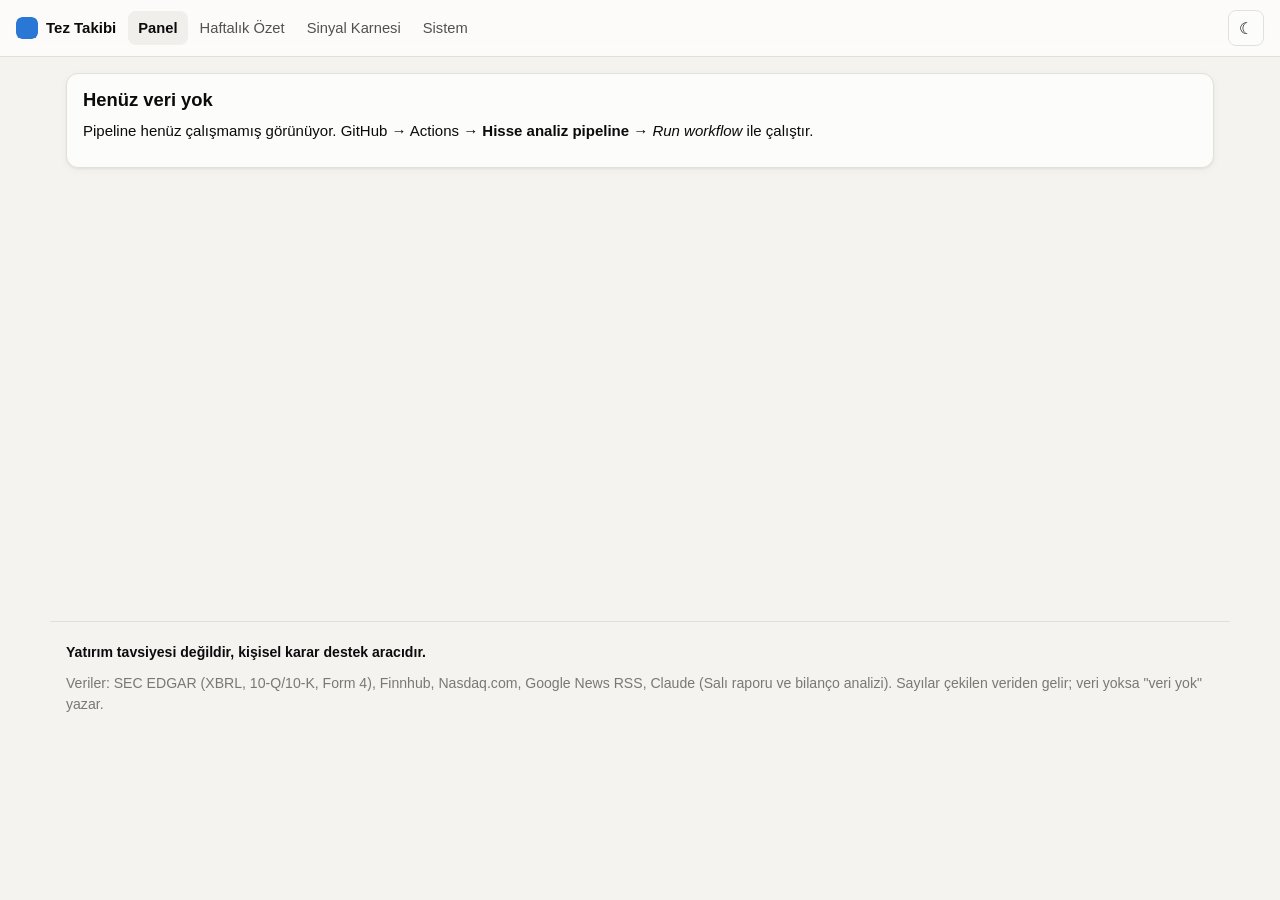
==== site/index.html @ a09621a5 "Hisse tez takibi: Python pipeline, Claude (abonelik) görevleri, site ve GitHub Actions - Günlük (Pyt" ====
<!DOCTYPE html>
<html lang="tr">
<head>
<meta charset="utf-8">
<meta name="viewport" content="width=device-width, initial-scale=1, viewport-fit=cover">
<title>Hisse Tez Takibi</title>
<meta name="description" content="Kişisel hisse analiz ve yatırım tezi takip paneli">
<meta name="theme-color" content="#fcfcfb">
<link rel="icon" href="data:image/svg+xml,<svg xmlns='http://www.w3.org/2000/svg' viewBox='0 0 32 32'><rect width='32' height='32' rx='7' fill='%232a78d6'/><path d='M6 22l6-7 5 4 9-11' stroke='white' stroke-width='3' fill='none' stroke-linecap='round' stroke-linejoin='round'/></svg>">
<script>
  // Tema, ilk boyamadan önce uygulanır (yanıp sönme olmasın)
  try { var t = localStorage.getItem('hisse_tema'); if (t === 'light' || t === 'dark') document.documentElement.dataset.theme = t; } catch (e) {}
</script>
<link rel="stylesheet" href="style.css?v=2">
</head>
<body>
<header class="top">
  <a class="brand" href="#/"><span class="logo" aria-hidden="true"></span>Tez Takibi</a>
  <nav id="nav">
    <a href="#/" data-r="panel">Panel</a>
    <a href="#/haftalik" data-r="haftalik">Haftalık Özet</a>
    <a href="#/karne" data-r="karne">Sinyal Karnesi</a>
    <a href="#/sistem" data-r="sistem">Sistem</a>
  </nav>
  <button id="themeBtn" class="icon-btn" type="button" aria-label="Temayı değiştir" title="Açık/koyu tema"></button>
</header>
<main id="app" aria-live="polite"><div class="loading">Yükleniyor…</div></main>
<footer class="foot">
  <p><strong>Yatırım tavsiyesi değildir, kişisel karar destek aracıdır.</strong></p>
  <p class="muted">Veriler: SEC EDGAR (XBRL, 10-Q/10-K, Form 4), Finnhub, Nasdaq.com, Google News RSS, Claude (Salı raporu ve bilanço analizi). Sayılar çekilen veriden gelir; veri yoksa "veri yok" yazar.</p>
</footer>
<div id="tip" class="tip" role="tooltip" hidden></div>
<script src="charts.js?v=2"></script>
<script src="app.js?v=2"></script>
</body>
</html>
---- site/style.css ----
:root {
  color-scheme: light;
  --bg: #f4f3f0;
  --surface: #fcfcfb;
  --surface-2: #f0efec;
  --border: #e2e0da;
  --text: #0b0b0b;
  --text-2: #52514e;
  --muted: #7a7873;
  --link: #1c5cab;
  --accent: #2a78d6;
  --s1: #2a78d6; --s2: #eb6834; --s3: #1baf7a;
  --good: #0ca30c; --warn: #fab219; --bad: #d03b3b; --serious: #ec835a;
  --good-bg: #e7f5e7; --warn-bg: #fdf3dc; --bad-bg: #fbe8e8; --gray-bg: #eeede9;
  --yorum-bg: #f1f0fa; --yorum-border: #8b83d6;
  --grid: #e8e6e1;
  --shadow: 0 1px 2px rgba(0,0,0,.05), 0 2px 8px rgba(0,0,0,.04);
  --radius: 12px;
  --font: -apple-system, BlinkMacSystemFont, "Segoe UI", Roboto, "Helvetica Neue", Arial, sans-serif;
  --mono: ui-monospace, SFMono-Regular, Menlo, Consolas, monospace;
}
@media (prefers-color-scheme: dark) {
  :root:not([data-theme="light"]) {
    color-scheme: dark;
    --bg: #121211; --surface: #1a1a19; --surface-2: #232321; --border: #33332f;
    --text: #f4f4f2; --text-2: #c3c2b7; --muted: #8f8e86; --link: #86b6ef; --accent: #3987e5;
    --s1: #3987e5; --s2: #d95926; --s3: #199e70;
    --good-bg: #16301a; --warn-bg: #3a2f12; --bad-bg: #3a1a1a; --gray-bg: #2a2a27;
    --yorum-bg: #23213a; --yorum-border: #9085e9; --grid: #2c2c29;
    --shadow: 0 1px 2px rgba(0,0,0,.4);
  }
}
:root[data-theme="dark"] {
  color-scheme: dark;
  --bg: #121211; --surface: #1a1a19; --surface-2: #232321; --border: #33332f;
  --text: #f4f4f2; --text-2: #c3c2b7; --muted: #8f8e86; --link: #86b6ef; --accent: #3987e5;
  --s1: #3987e5; --s2: #d95926; --s3: #199e70;
  --good-bg: #16301a; --warn-bg: #3a2f12; --bad-bg: #3a1a1a; --gray-bg: #2a2a27;
  --yorum-bg: #23213a; --yorum-border: #9085e9; --grid: #2c2c29;
  --shadow: 0 1px 2px rgba(0,0,0,.4);
}
* { box-sizing: border-box; }
html { -webkit-text-size-adjust: 100%; }
body { margin: 0; background: var(--bg); color: var(--text); font: 15px/1.5 var(--font); }
a { color: var(--link); text-decoration: none; }
a:hover { text-decoration: underline; }
h1, h2, h3, h4 { line-height: 1.25; margin: 0 0 .5em; }
h1 { font-size: 1.45rem; } h2 { font-size: 1.15rem; } h3 { font-size: 1rem; } h4 { font-size: .92rem; }
p { margin: .3em 0 .7em; }
.muted { color: var(--muted); }
.small { font-size: .84rem; }
.mono, .num { font-variant-numeric: tabular-nums; }
.top { position: sticky; top: 0; z-index: 10; display: flex; align-items: center; gap: 12px; padding: 10px 16px;
  background: color-mix(in srgb, var(--surface) 92%, transparent); backdrop-filter: blur(8px); border-bottom: 1px solid var(--border); }
.brand { font-weight: 700; color: var(--text); display: flex; align-items: center; gap: 8px; white-space: nowrap; }
.brand:hover { text-decoration: none; }
.logo { width: 22px; height: 22px; border-radius: 6px; background: var(--accent); display: inline-block;
  mask: url("data:image/svg+xml,<svg xmlns='http://www.w3.org/2000/svg' viewBox='0 0 32 32'><rect width='32' height='32' rx='7'/></svg>"); }
#nav { display: flex; gap: 2px; overflow-x: auto; flex: 1; scrollbar-width: none; }
#nav::-webkit-scrollbar { display: none; }
#nav a { padding: 6px 10px; border-radius: 8px; color: var(--text-2); white-space: nowrap; font-size: .92rem; }
#nav a.on { background: var(--surface-2); color: var(--text); font-weight: 600; }
#nav a:hover { text-decoration: none; background: var(--surface-2); }
.icon-btn { border: 1px solid var(--border); background: var(--surface); color: var(--text); border-radius: 8px; width: 36px; height: 36px; cursor: pointer; font-size: 1rem; flex: none; }
main { max-width: 1180px; margin: 0 auto; padding: 16px; min-height: 60vh; }
.loading { padding: 40px; text-align: center; color: var(--muted); }
.foot { max-width: 1180px; margin: 24px auto 0; padding: 16px; border-top: 1px solid var(--border); font-size: .88rem; }

.grid { display: grid; gap: 14px; grid-template-columns: repeat(auto-fill, minmax(330px, 1fr)); }
.card { background: var(--surface); border: 1px solid var(--border); border-radius: var(--radius); padding: 14px 16px; box-shadow: var(--shadow); min-width: 0; }
.card + .card { margin-top: 0; }
.stack > * + * { margin-top: 14px; }
.section { margin-top: 18px; }
.row { display: flex; gap: 10px; align-items: center; flex-wrap: wrap; }
.between { justify-content: space-between; }
.tcard h2 { margin: 0; font-size: 1.2rem; }
.tcard .name { color: var(--muted); font-size: .85rem; }
.price { font-size: 1.5rem; font-weight: 700; font-variant-numeric: tabular-nums; }
.chg.up { color: var(--good); } .chg.down { color: var(--bad); }
.sub-label { font-size: .7rem; text-transform: uppercase; letter-spacing: .06em; color: var(--muted); font-weight: 700; margin: 12px 0 6px; }
.split { display: grid; grid-template-columns: 1fr 1fr; gap: 10px; }
.split > div { background: var(--surface-2); border-radius: 10px; padding: 8px 10px; min-width: 0; }
.kv { display: flex; justify-content: space-between; gap: 8px; font-size: .88rem; }
.kv b { font-variant-numeric: tabular-nums; }

/* Durum rozetleri: renk + ikon + metin (renk tek başına anlam taşımaz) */
.st { display: inline-flex; align-items: center; gap: 5px; padding: 2px 8px; border-radius: 999px; font-size: .78rem; font-weight: 600; white-space: nowrap; }
.st::before { content: ""; width: 8px; height: 8px; border-radius: 50%; background: currentColor; flex: none; }
.st.yesil { background: var(--good-bg); color: var(--good); }
.st.sari { background: var(--warn-bg); color: #9a6a00; }
:root[data-theme="dark"] .st.sari { color: var(--warn); }
@media (prefers-color-scheme: dark) { :root:not([data-theme="light"]) .st.sari { color: var(--warn); } }
.st.kirmizi { background: var(--bad-bg); color: var(--bad); }
.st.veri_yok { background: var(--gray-bg); color: var(--muted); }
.pills { display: flex; flex-wrap: wrap; gap: 6px; }
.pill { display: inline-flex; gap: 6px; align-items: center; font-size: .8rem; padding: 3px 9px 3px 7px; border-radius: 999px; background: var(--surface-2); border: 1px solid var(--border); }
.dot { width: 9px; height: 9px; border-radius: 50%; flex: none; }
.dot.yesil { background: var(--good); } .dot.sari { background: var(--warn); } .dot.kirmizi { background: var(--bad); } .dot.veri_yok { background: transparent; border: 1.5px dashed var(--muted); }
.sym { font-weight: 800; font-size: .75rem; }
.badge { display: inline-block; font-size: .7rem; font-weight: 700; letter-spacing: .04em; padding: 2px 7px; border-radius: 6px; text-transform: uppercase; background: var(--surface-2); color: var(--text-2); border: 1px solid var(--border); }
.badge.taslak { background: var(--warn-bg); color: #8a5d00; border-color: transparent; }
:root[data-theme="dark"] .badge.taslak { color: var(--warn); }
@media (prefers-color-scheme: dark) { :root:not([data-theme="light"]) .badge.taslak { color: var(--warn); } }
.tag { display: inline-flex; align-items: center; gap: 4px; font-size: .72rem; font-weight: 700; padding: 2px 7px; border-radius: 6px; white-space: nowrap; }
.tag.kirmizi_bayrak { background: var(--bad-bg); color: var(--bad); }
.tag.dikkat { background: var(--warn-bg); color: #8a5d00; }
.tag.olumlu { background: var(--good-bg); color: var(--good); }
.tag.bilgi { background: var(--gray-bg); color: var(--text-2); }
:root[data-theme="dark"] .tag.dikkat { color: var(--warn); }
@media (prefers-color-scheme: dark) { :root:not([data-theme="light"]) .tag.dikkat { color: var(--warn); } }

.alert { border-radius: 10px; padding: 9px 12px; font-size: .88rem; margin: 8px 0; border-left: 4px solid; }
.alert.kirmizi { background: var(--bad-bg); border-color: var(--bad); }
.alert.sari { background: var(--warn-bg); border-color: var(--warn); }
.alert.yesil { background: var(--good-bg); border-color: var(--good); }
.alert.bilgi { background: var(--surface-2); border-color: var(--border); }

/* Olgu / yorum ayrımı */
.olgu, .yorum { border-radius: 8px; padding: 7px 10px; margin: 6px 0; font-size: .9rem; position: relative; }
.olgu { background: var(--surface-2); border-left: 3px solid var(--muted); }
.yorum { background: var(--yorum-bg); border-left: 3px solid var(--yorum-border); }
.olgu::before, .yorum::before { display: block; font-size: .64rem; font-weight: 800; letter-spacing: .08em; margin-bottom: 2px; }
.olgu::before { content: "OLGU"; color: var(--muted); }
.yorum::before { content: "YORUM"; color: var(--yorum-border); }
blockquote.alinti { margin: 6px 0; padding: 6px 10px; border-left: 3px solid var(--border); font-size: .85rem; color: var(--text-2); font-style: italic; background: var(--surface); }
.verif { font-size: .72rem; font-weight: 700; }
.verif.ok { color: var(--good); } .verif.no { color: var(--bad); }

.news li { margin-bottom: 8px; }
.news { padding-left: 18px; margin: 4px 0; }
ul.plain { list-style: none; padding: 0; margin: 0; }
ul.plain > li { padding: 8px 0; border-top: 1px solid var(--border); }
ul.plain > li:first-child { border-top: 0; }

.tabs { display: flex; gap: 4px; overflow-x: auto; border-bottom: 1px solid var(--border); margin: 14px 0; scrollbar-width: none; }
.tabs::-webkit-scrollbar { display: none; }
.tabs a { padding: 8px 12px; color: var(--text-2); white-space: nowrap; border-bottom: 2px solid transparent; font-size: .92rem; }
.tabs a.on { color: var(--text); border-color: var(--accent); font-weight: 600; }
.tabs a:hover { text-decoration: none; }

.tbl-wrap { overflow-x: auto; -webkit-overflow-scrolling: touch; margin: 6px 0; }
table { border-collapse: collapse; width: 100%; font-size: .86rem; }
th, td { padding: 6px 8px; border-bottom: 1px solid var(--border); text-align: left; vertical-align: top; }
th { font-weight: 600; color: var(--text-2); font-size: .78rem; background: var(--surface-2); position: sticky; top: 0; }
td.n, th.n { text-align: right; font-variant-numeric: tabular-nums; white-space: nowrap; }
tr.total td { font-weight: 700; border-top: 2px solid var(--border); }
tr.sub td { color: var(--text-2); }
.pillar { border: 1px solid var(--border); border-radius: 10px; padding: 12px; }
.pillar + .pillar { margin-top: 10px; }
.hist { display: flex; gap: 4px; flex-wrap: wrap; margin-top: 6px; }
.hist span { font-size: .72rem; padding: 2px 6px; border-radius: 6px; background: var(--surface-2); display: inline-flex; gap: 4px; align-items: center; font-variant-numeric: tabular-nums; }
details > summary { cursor: pointer; font-weight: 600; padding: 4px 0; }
.btn { border: 1px solid var(--border); background: var(--surface); color: var(--text); padding: 7px 12px; border-radius: 8px; cursor: pointer; font: inherit; font-size: .88rem; }
.btn.primary { background: var(--accent); color: #fff; border-color: transparent; }
.seg { display: inline-flex; border: 1px solid var(--border); border-radius: 8px; overflow: hidden; }
.seg button { border: 0; background: var(--surface); color: var(--text-2); padding: 5px 12px; cursor: pointer; font: inherit; font-size: .85rem; }
.seg button.on { background: var(--surface-2); color: var(--text); font-weight: 600; }
textarea { width: 100%; min-height: 120px; font: inherit; padding: 10px; border-radius: 8px; border: 1px solid var(--border); background: var(--surface); color: var(--text); }
select { font: inherit; padding: 6px 8px; border-radius: 8px; border: 1px solid var(--border); background: var(--surface); color: var(--text); }
.note-item { border-top: 1px solid var(--border); padding: 8px 0; white-space: pre-wrap; }
.warnbox { background: var(--warn-bg); border-radius: 10px; padding: 10px 12px; font-size: .88rem; }
.chart { width: 100%; height: auto; display: block; overflow: visible; }
.chart .grid-line { stroke: var(--grid); stroke-width: 1; }
.chart .axis-text { fill: var(--muted); font-size: 10px; font-family: var(--font); }
.chart .ln { fill: none; stroke-width: 2; stroke-linejoin: round; stroke-linecap: round; }
.chart .hair { stroke: var(--muted); stroke-width: 1; stroke-dasharray: 3 3; }
.legend { display: flex; gap: 12px; flex-wrap: wrap; font-size: .8rem; color: var(--text-2); margin-top: 4px; }
.legend i { display: inline-block; width: 12px; height: 3px; border-radius: 2px; vertical-align: middle; margin-right: 5px; }
.tip { position: fixed; z-index: 50; pointer-events: none; background: var(--surface); color: var(--text); border: 1px solid var(--border); box-shadow: 0 4px 16px rgba(0,0,0,.15); border-radius: 8px; padding: 6px 9px; font-size: .8rem; max-width: 260px; }
.tip b { font-variant-numeric: tabular-nums; }
.hero-num { font-size: 1.9rem; font-weight: 700; font-variant-numeric: tabular-nums; }
.empty { color: var(--muted); font-style: italic; }
.card-link { color: inherit; display: block; }
.card-link:hover { text-decoration: none; }
.card-link:hover .card { border-color: var(--accent); }

@media (max-width: 640px) {
  main { padding: 12px 16px; }
  .grid { grid-template-columns: 1fr; }
  .split { grid-template-columns: 1fr; }
  .top { padding: 8px 12px; gap: 8px; }
  .brand span + * { display: none; }
  h1 { font-size: 1.25rem; }
  th, td { padding: 5px 6px; }
}
code { overflow-wrap: anywhere; word-break: break-word; }
.olgu, .yorum, li, td { overflow-wrap: anywhere; }
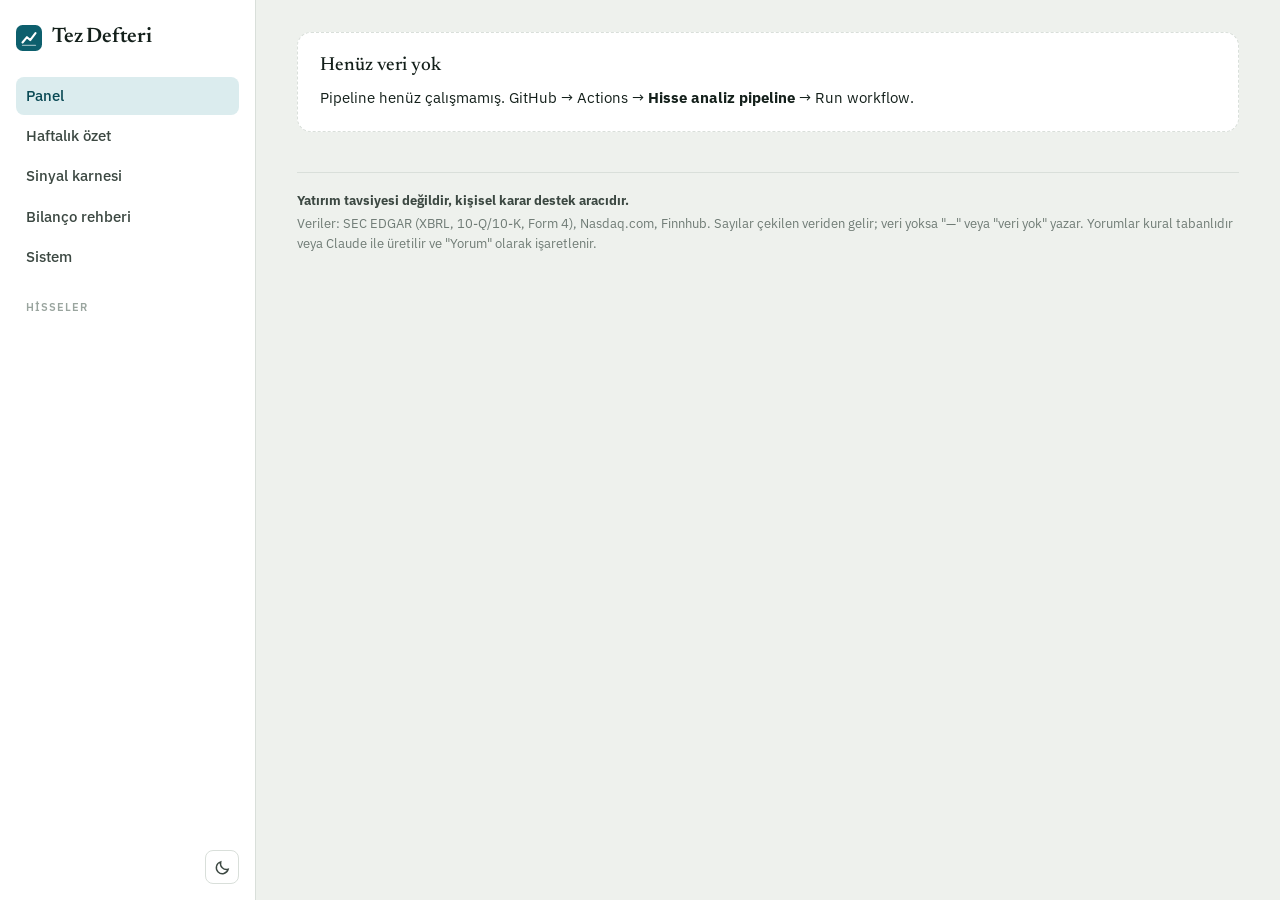
==== commit c08bb17c: "Yeni site tasarımı (Tez Defteri): panel, derin bilanço raporu, tez bantları, insider grafiği, haftal" ====
--- a/site/index.html
+++ b/site/index.html
@@ -3,34 +3,39 @@
 <head>
 <meta charset="utf-8">
 <meta name="viewport" content="width=device-width, initial-scale=1, viewport-fit=cover">
-<title>Hisse Tez Takibi</title>
-<meta name="description" content="Kişisel hisse analiz ve yatırım tezi takip paneli">
-<meta name="theme-color" content="#fcfcfb">
-<link rel="icon" href="data:image/svg+xml,<svg xmlns='http://www.w3.org/2000/svg' viewBox='0 0 32 32'><rect width='32' height='32' rx='7' fill='%232a78d6'/><path d='M6 22l6-7 5 4 9-11' stroke='white' stroke-width='3' fill='none' stroke-linecap='round' stroke-linejoin='round'/></svg>">
-<script>
-  // Tema, ilk boyamadan önce uygulanır (yanıp sönme olmasın)
-  try { var t = localStorage.getItem('hisse_tema'); if (t === 'light' || t === 'dark') document.documentElement.dataset.theme = t; } catch (e) {}
-</script>
-<link rel="stylesheet" href="style.css?v=2">
+<title>Tez Defteri</title>
+<meta name="description" content="Kişisel hisse analizi: bilanço, yatırım tezi, insider ve haftalık özet">
+<meta name="theme-color" content="#eef1ed">
+<link rel="icon" href="data:image/svg+xml,<svg xmlns='http://www.w3.org/2000/svg' viewBox='0 0 32 32'><rect width='32' height='32' rx='8' fill='%230d5f6d'/><path d='M8 21.5 13.5 15l4 3.5L24 10' fill='none' stroke='white' stroke-width='2.6' stroke-linecap='round' stroke-linejoin='round'/></svg>">
+<script>try { var t = localStorage.getItem('hisse_tema'); if (t === 'light' || t === 'dark') document.documentElement.dataset.theme = t; } catch (e) {}</script>
+<link rel="preconnect" href="https://fonts.googleapis.com">
+<link rel="preconnect" href="https://fonts.gstatic.com" crossorigin>
+<link href="https://fonts.googleapis.com/css2?family=IBM+Plex+Mono:wght@400;500&family=IBM+Plex+Sans:wght@400;500;600;700&family=Newsreader:opsz,wght@6..72,400;6..72,500;6..72,600&display=swap" rel="stylesheet">
+<link rel="stylesheet" href="css/app.css?v=4">
 </head>
 <body>
-<header class="top">
-  <a class="brand" href="#/"><span class="logo" aria-hidden="true"></span>Tez Takibi</a>
-  <nav id="nav">
-    <a href="#/" data-r="panel">Panel</a>
-    <a href="#/haftalik" data-r="haftalik">Haftalık Özet</a>
-    <a href="#/karne" data-r="karne">Sinyal Karnesi</a>
-    <a href="#/sistem" data-r="sistem">Sistem</a>
-  </nav>
-  <button id="themeBtn" class="icon-btn" type="button" aria-label="Temayı değiştir" title="Açık/koyu tema"></button>
-</header>
-<main id="app" aria-live="polite"><div class="loading">Yükleniyor…</div></main>
-<footer class="foot">
-  <p><strong>Yatırım tavsiyesi değildir, kişisel karar destek aracıdır.</strong></p>
-  <p class="muted">Veriler: SEC EDGAR (XBRL, 10-Q/10-K, Form 4), Finnhub, Nasdaq.com, Google News RSS, Claude (Salı raporu ve bilanço analizi). Sayılar çekilen veriden gelir; veri yoksa "veri yok" yazar.</p>
-</footer>
+<div class="shell">
+  <aside class="side" id="side"></aside>
+  <div>
+    <div class="topbar">
+      <button class="iconbtn" id="menuBtn" type="button" aria-label="Menüyü aç"><svg width="18" height="18" viewBox="0 0 24 24" fill="none" stroke="currentColor" stroke-width="2" aria-hidden="true"><path d="M4 7h16M4 12h16M4 17h16"/></svg></button>
+      <a class="brand" href="#/" style="font-size:18px">Tez Defteri</a>
+      <button class="iconbtn themebtn" type="button" aria-label="Temayı değiştir"></button>
+    </div>
+    <main><div id="app"><div class="loading">Yükleniyor…</div></div>
+      <footer class="foot"><strong>Yatırım tavsiyesi değildir, kişisel karar destek aracıdır.</strong>
+        <span>Veriler: SEC EDGAR (XBRL, 10-Q/10-K, Form 4), Nasdaq.com, Finnhub. Sayılar çekilen veriden gelir; veri yoksa "—" veya "veri yok" yazar. Yorumlar kural tabanlıdır veya Claude ile üretilir ve "Yorum" olarak işaretlenir.</span></footer>
+    </main>
+  </div>
+</div>
 <div id="tip" class="tip" role="tooltip" hidden></div>
-<script src="charts.js?v=2"></script>
-<script src="app.js?v=2"></script>
+<script src="js/core.js?v=4"></script>
+<script src="js/charts.js?v=4"></script>
+<script src="js/rehber.js?v=4"></script>
+<script src="js/v-panel.js?v=4"></script>
+<script src="js/v-bilanco.js?v=4"></script>
+<script src="js/v-hisse.js?v=4"></script>
+<script src="js/v-diger.js?v=4"></script>
+<script>H.start();</script>
 </body>
 </html>
--- a/site/css/app.css
+++ b/site/css/app.css
@@ -0,0 +1,313 @@
+/* ==========================================================================
+   Tez Defteri — tasarım sistemi
+   Kimlik: bir controller'ın araştırma defteri. Yorumlar serif (Newsreader),
+   arayüz ve rakamlar IBM Plex Sans, kodlar ve etiketler IBM Plex Mono.
+   Renk: hafif yeşile çalan kâğıt, koyu mürekkep, petrol mavisi vurgu.
+   ========================================================================== */
+:root {
+  color-scheme: light;
+  --paper: #eef1ed;
+  --surface: #ffffff;
+  --surface-2: #f6f8f5;
+  --surface-3: #eaeee9;
+  --line: #d9dfda;
+  --line-2: #e7ebe7;
+  --ink: #14201b;
+  --ink-2: #3c4842;
+  --muted: #6f7b75;
+  --faint: #9aa59f;
+  --accent: #0d5f6d;
+  --accent-ink: #0a4a55;
+  --accent-tint: #dbecee;
+  --good: #1b8540;  --good-bg: #e3f2e7;  --good-ink: #146a32;
+  --warn: #c98600;  --warn-bg: #fbf0d6;  --warn-ink: #7d5500;
+  --bad: #c23a2f;   --bad-bg: #f8e3e0;   --bad-ink: #9c2b22;
+  --gray-bg: #eceeeb;
+  --yorum: #f4f1fa; --yorum-line: #7d6fc4; --yorum-ink: #5a4d9e;
+  --s1: #2a78d6; --s2: #eb6834; --s3: #1baf7a; --s4: #eda100; --s5: #e87ba4;
+  --grid: #e5e9e5;
+  --shadow: 0 1px 2px rgba(20, 32, 27, .04), 0 4px 16px rgba(20, 32, 27, .05);
+  --r: 14px;
+  --r-sm: 9px;
+  --serif: "Newsreader", "Iowan Old Style", "Palatino Linotype", Georgia, serif;
+  --sans: "IBM Plex Sans", -apple-system, "Segoe UI", Roboto, "Helvetica Neue", Arial, sans-serif;
+  --mono: "IBM Plex Mono", ui-monospace, SFMono-Regular, Menlo, Consolas, monospace;
+  --side: 256px;
+}
+@media (prefers-color-scheme: dark) {
+  :root:not([data-theme="light"]) {
+    color-scheme: dark;
+    --paper: #0c110f; --surface: #141b18; --surface-2: #19211e; --surface-3: #202a26;
+    --line: #29332f; --line-2: #222b27;
+    --ink: #e6ece9; --ink-2: #b8c3be; --muted: #86928c; --faint: #5f6b65;
+    --accent: #5cb6c2; --accent-ink: #8fd0d9; --accent-tint: #173034;
+    --good: #45bd68; --good-bg: #16301f; --good-ink: #7fd89a;
+    --warn: #e5ad32; --warn-bg: #352a10; --warn-ink: #f0c865;
+    --bad: #e8695e; --bad-bg: #3a1916; --bad-ink: #f39a91;
+    --gray-bg: #222a27;
+    --yorum: #1f1c30; --yorum-line: #9a8de6; --yorum-ink: #c3b9f5;
+    --s1: #3987e5; --s2: #d95926; --s3: #199e70; --s4: #c98500; --s5: #d55181;
+    --grid: #232c28;
+    --shadow: 0 1px 2px rgba(0, 0, 0, .3);
+  }
+}
+:root[data-theme="dark"] {
+  color-scheme: dark;
+  --paper: #0c110f; --surface: #141b18; --surface-2: #19211e; --surface-3: #202a26;
+  --line: #29332f; --line-2: #222b27;
+  --ink: #e6ece9; --ink-2: #b8c3be; --muted: #86928c; --faint: #5f6b65;
+  --accent: #5cb6c2; --accent-ink: #8fd0d9; --accent-tint: #173034;
+  --good: #45bd68; --good-bg: #16301f; --good-ink: #7fd89a;
+  --warn: #e5ad32; --warn-bg: #352a10; --warn-ink: #f0c865;
+  --bad: #e8695e; --bad-bg: #3a1916; --bad-ink: #f39a91;
+  --gray-bg: #222a27;
+  --yorum: #1f1c30; --yorum-line: #9a8de6; --yorum-ink: #c3b9f5;
+  --s1: #3987e5; --s2: #d95926; --s3: #199e70; --s4: #c98500; --s5: #d55181;
+  --grid: #232c28;
+  --shadow: 0 1px 2px rgba(0, 0, 0, .3);
+}
+
+* { box-sizing: border-box; }
+html { -webkit-text-size-adjust: 100%; scroll-padding-top: 72px; }
+body { margin: 0; background: var(--paper); color: var(--ink); font: 15px/1.55 var(--sans); font-feature-settings: "tnum" 1; }
+a { color: var(--accent); text-decoration: none; }
+a:hover { text-decoration: underline; text-underline-offset: 3px; }
+:focus-visible { outline: 2px solid var(--accent); outline-offset: 2px; border-radius: 4px; }
+h1, h2, h3, h4 { margin: 0; line-height: 1.2; text-wrap: balance; }
+p { margin: 0; }
+button { font: inherit; color: inherit; }
+.mono { font-family: var(--mono); }
+.muted { color: var(--muted); }
+.small { font-size: 13px; }
+.tiny { font-size: 12px; }
+.num { font-variant-numeric: tabular-nums; }
+@media (prefers-reduced-motion: reduce) { * { transition: none !important; animation: none !important; } }
+
+/* ---------- Kabuk: kenar çubuğu + içerik ---------- */
+.shell { display: grid; grid-template-columns: var(--side) minmax(0, 1fr); min-height: 100vh; }
+.side { position: sticky; top: 0; height: 100vh; overflow-y: auto; border-right: 1px solid var(--line); background: var(--surface); padding: 22px 16px 16px; display: flex; flex-direction: column; gap: 22px; }
+.brand { display: flex; align-items: center; gap: 10px; color: var(--ink); font-family: var(--serif); font-size: 21px; font-weight: 600; letter-spacing: -.01em; }
+.brand:hover { text-decoration: none; }
+.brand svg { flex: none; }
+.nav { display: flex; flex-direction: column; gap: 2px; }
+.nav a { display: flex; align-items: center; gap: 10px; padding: 8px 10px; border-radius: 8px; color: var(--ink-2); font-weight: 500; font-size: 14.5px; }
+.nav a:hover { background: var(--surface-2); text-decoration: none; }
+.nav a.on { background: var(--accent-tint); color: var(--accent-ink); }
+.nav-h { font-size: 11px; font-weight: 600; letter-spacing: .09em; text-transform: uppercase; color: var(--faint); padding: 0 10px 6px; }
+.stock-nav a { display: grid; grid-template-columns: auto 1fr auto; align-items: center; gap: 8px; padding: 8px 10px; border-radius: 8px; color: var(--ink); }
+.stock-nav a:hover { background: var(--surface-2); text-decoration: none; }
+.stock-nav a.on { background: var(--accent-tint); }
+.stock-nav .t { font-family: var(--mono); font-weight: 500; font-size: 14px; }
+.stock-nav .p { text-align: right; font-size: 12.5px; line-height: 1.25; }
+.side-foot { margin-top: auto; display: flex; gap: 8px; align-items: center; justify-content: space-between; color: var(--muted); font-size: 12px; }
+.iconbtn { display: inline-grid; place-items: center; width: 34px; height: 34px; border-radius: 8px; border: 1px solid var(--line); background: var(--surface); cursor: pointer; color: var(--ink-2); }
+.iconbtn:hover { background: var(--surface-2); }
+.topbar { display: none; }
+main { padding: 32px clamp(16px, 3.2vw, 44px) 56px; min-width: 0; }
+.wrap { max-width: 1160px; margin: 0 auto; display: flex; flex-direction: column; gap: 28px; }
+.foot { max-width: 1160px; margin: 40px auto 0; padding-top: 18px; border-top: 1px solid var(--line); color: var(--muted); font-size: 12.5px; display: flex; flex-direction: column; gap: 4px; }
+.foot strong { color: var(--ink-2); }
+
+@media (max-width: 960px) {
+  .shell { grid-template-columns: 1fr; }
+  .side { position: fixed; inset: 0 auto 0 0; width: min(300px, 86vw); z-index: 40; transform: translateX(-102%); transition: transform .2s ease; box-shadow: 0 0 40px rgba(0,0,0,.2); padding-top: calc(22px + env(safe-area-inset-top, 0px)); }
+  .side.open { transform: none; }
+  .scrim { position: fixed; inset: 0; background: rgba(0,0,0,.35); z-index: 39; }
+  .topbar { display: flex; position: sticky; top: env(safe-area-inset-top, 0px); z-index: 30; align-items: center; justify-content: space-between; gap: 10px; padding: 10px 16px; background: color-mix(in srgb, var(--surface) 94%, transparent); backdrop-filter: blur(10px); border-bottom: 1px solid var(--line); }
+  main { padding-top: 20px; }
+}
+
+/* ---------- Tipografi ---------- */
+.eyebrow { font-size: 11.5px; font-weight: 600; letter-spacing: .09em; text-transform: uppercase; color: var(--muted); }
+.h-page { font-family: var(--serif); font-size: clamp(28px, 3.4vw, 38px); font-weight: 500; letter-spacing: -.015em; }
+.h-sec { font-family: var(--serif); font-size: 24px; font-weight: 500; letter-spacing: -.01em; }
+.h-card { font-size: 15px; font-weight: 600; }
+.lede { font-family: var(--serif); font-size: 19px; line-height: 1.5; color: var(--ink-2); max-width: 68ch; }
+.prose { font-family: var(--serif); font-size: 17.5px; line-height: 1.62; color: var(--ink); max-width: 70ch; display: flex; flex-direction: column; gap: 14px; }
+.prose p { margin: 0; }
+.manset { font-family: var(--serif); font-size: 21px; line-height: 1.35; font-weight: 500; letter-spacing: -.005em; max-width: 60ch; }
+.sec-head { display: flex; flex-direction: column; gap: 6px; }
+.row { display: flex; gap: 10px; align-items: center; flex-wrap: wrap; }
+.between { justify-content: space-between; }
+.stack { display: flex; flex-direction: column; gap: 16px; }
+.stack-s { display: flex; flex-direction: column; gap: 8px; }
+
+/* ---------- Kartlar ve yüzeyler ---------- */
+.card { background: var(--surface); border: 1px solid var(--line); border-radius: var(--r); padding: 20px 22px; box-shadow: var(--shadow); min-width: 0; }
+.card.flat { box-shadow: none; }
+.card.tight { padding: 14px 16px; }
+.panel { background: var(--surface-2); border-radius: var(--r-sm); padding: 14px 16px; }
+.grid2 { display: grid; gap: 18px; grid-template-columns: repeat(2, minmax(0, 1fr)); }
+.grid3 { display: grid; gap: 18px; grid-template-columns: repeat(3, minmax(0, 1fr)); }
+@media (max-width: 1100px) { .grid3 { grid-template-columns: 1fr 1fr; } }
+@media (max-width: 760px) { .grid2, .grid3 { grid-template-columns: 1fr; } }
+.divider { height: 1px; background: var(--line); }
+
+/* ---------- KPI kutuları ---------- */
+.kpis { display: grid; grid-template-columns: repeat(auto-fit, minmax(150px, 1fr)); gap: 1px; background: var(--line); border: 1px solid var(--line); border-radius: var(--r-sm); overflow: hidden; }
+.kpi { background: var(--surface); padding: 12px 14px; display: flex; flex-direction: column; gap: 2px; min-width: 0; }
+.kpi .k { font-size: 12px; color: var(--muted); display: flex; align-items: center; gap: 5px; }
+.kpi .v { font-size: 21px; font-weight: 600; letter-spacing: -.01em; font-variant-numeric: tabular-nums; }
+.kpi .s { font-size: 12px; color: var(--muted); }
+.kpi.kirmizi .v { color: var(--bad-ink); } .kpi.dikkat .v { color: var(--warn-ink); }
+
+/* ---------- Durum çipleri: renk + işaret + metin ---------- */
+.chip { display: inline-flex; align-items: center; gap: 6px; padding: 3px 10px 3px 8px; border-radius: 999px; font-size: 12.5px; font-weight: 600; white-space: nowrap; line-height: 1.5; }
+.chip::before { content: ""; width: 7px; height: 7px; border-radius: 50%; background: currentColor; }
+.chip.yesil, .chip.olumlu { background: var(--good-bg); color: var(--good-ink); }
+.chip.sari, .chip.dikkat { background: var(--warn-bg); color: var(--warn-ink); }
+.chip.kirmizi, .chip.kirmizi_bayrak { background: var(--bad-bg); color: var(--bad-ink); }
+.chip.veri_yok, .chip.notr, .chip.bilgi { background: var(--gray-bg); color: var(--muted); }
+.chip.accent { background: var(--accent-tint); color: var(--accent-ink); }
+.chip.plain::before { display: none; }
+.dot { width: 9px; height: 9px; border-radius: 50%; display: inline-block; flex: none; }
+.dot.yesil, .dot.olumlu { background: var(--good); } .dot.sari, .dot.dikkat { background: var(--warn); }
+.dot.kirmizi, .dot.kirmizi_bayrak { background: var(--bad); } .dot.veri_yok, .dot.notr { background: transparent; box-shadow: inset 0 0 0 1.5px var(--faint); }
+.tag { display: inline-flex; align-items: center; padding: 2px 8px; border-radius: 6px; font-size: 11.5px; font-weight: 600; letter-spacing: .02em; background: var(--surface-3); color: var(--ink-2); white-space: nowrap; }
+.tag.taslak { background: var(--warn-bg); color: var(--warn-ink); }
+.code { font-family: var(--mono); font-size: 12.5px; background: var(--surface-3); padding: 1px 6px; border-radius: 5px; color: var(--ink-2); overflow-wrap: anywhere; }
+
+/* Segmentli tez çubuğu */
+.segbar { display: flex; gap: 3px; height: 8px; }
+.segbar span { flex: 1; border-radius: 3px; background: var(--gray-bg); }
+.segbar .yesil { background: var(--good); } .segbar .sari { background: var(--warn); } .segbar .kirmizi { background: var(--bad); }
+.segbar .veri_yok { background: repeating-linear-gradient(135deg, var(--gray-bg) 0 3px, var(--surface-3) 3px 6px); }
+
+/* ---------- Olgu / yorum ---------- */
+.olgu, .yorum { border-radius: 10px; padding: 11px 14px; font-size: 14.5px; line-height: 1.55; }
+.olgu { background: var(--surface-2); border: 1px solid var(--line-2); }
+.yorum { background: var(--yorum); border: 1px solid color-mix(in srgb, var(--yorum-line) 22%, transparent); font-family: var(--serif); font-size: 16.5px; line-height: 1.55; }
+.olgu > .lbl, .yorum > .lbl { display: block; font-family: var(--sans); font-size: 10.5px; font-weight: 700; letter-spacing: .1em; text-transform: uppercase; margin-bottom: 3px; }
+.olgu > .lbl { color: var(--muted); } .yorum > .lbl { color: var(--yorum-ink); }
+.alinti { margin: 6px 0 0; padding: 6px 12px; border-left: 3px solid var(--line); font-family: var(--serif); font-style: italic; color: var(--ink-2); font-size: 15px; }
+.verif { font-size: 11.5px; font-weight: 600; } .verif.ok { color: var(--good-ink); } .verif.no { color: var(--bad-ink); }
+
+/* ---------- Uyarı satırları ---------- */
+.alerts { display: flex; flex-direction: column; gap: 8px; }
+.alert { display: grid; grid-template-columns: auto 1fr; gap: 10px; align-items: start; padding: 10px 12px; border-radius: 10px; font-size: 14px; background: var(--surface-2); border: 1px solid var(--line-2); }
+.alert .ic { width: 22px; height: 22px; border-radius: 6px; display: grid; place-items: center; font-size: 12px; font-weight: 700; }
+.alert.kirmizi .ic { background: var(--bad-bg); color: var(--bad-ink); }
+.alert.dikkat .ic, .alert.sari .ic { background: var(--warn-bg); color: var(--warn-ink); }
+.alert.olumlu .ic, .alert.yesil .ic { background: var(--good-bg); color: var(--good-ink); }
+.alert.bilgi .ic { background: var(--gray-bg); color: var(--muted); }
+
+/* ---------- Sekmeler ---------- */
+.tabs { position: sticky; top: 0; z-index: 20; display: flex; gap: 2px; overflow-x: auto; scrollbar-width: none; background: color-mix(in srgb, var(--paper) 92%, transparent); backdrop-filter: blur(8px); border-bottom: 1px solid var(--line); margin: 0 -4px; padding: 0 4px; }
+.tabs::-webkit-scrollbar { display: none; }
+.tabs a { padding: 12px 12px 11px; color: var(--muted); font-weight: 500; white-space: nowrap; border-bottom: 2px solid transparent; font-size: 14.5px; }
+.tabs a:hover { color: var(--ink); text-decoration: none; }
+.tabs a.on { color: var(--ink); border-bottom-color: var(--accent); }
+@media (max-width: 960px) { .tabs { top: calc(57px + env(safe-area-inset-top, 0px)); } }
+
+/* ---------- Tablolar ---------- */
+.tbl { overflow-x: auto; -webkit-overflow-scrolling: touch; border: 1px solid var(--line); border-radius: var(--r-sm); }
+table { border-collapse: collapse; width: 100%; font-size: 13.5px; }
+th, td { padding: 8px 12px; text-align: left; border-bottom: 1px solid var(--line-2); vertical-align: top; }
+th { font-size: 11.5px; font-weight: 600; letter-spacing: .04em; text-transform: uppercase; color: var(--muted); background: var(--surface-2); white-space: nowrap; }
+tbody tr:last-child td { border-bottom: 0; }
+td.n, th.n { text-align: right; font-variant-numeric: tabular-nums; white-space: nowrap; }
+tr.tot td { font-weight: 600; background: var(--surface-2); }
+tr.sub td:first-child { padding-left: 26px; color: var(--ink-2); }
+tr.hl td { background: var(--accent-tint); }
+tbody tr:hover td { background: color-mix(in srgb, var(--surface-2) 70%, transparent); }
+
+/* ---------- Grafikler ---------- */
+.chart { width: 100%; height: auto; display: block; overflow: visible; }
+.chart text { font-family: var(--sans); }
+.chart .ax { fill: var(--muted); font-size: 11px; }
+.chart .gl { stroke: var(--grid); stroke-width: 1; }
+.chart .base { stroke: var(--faint); stroke-width: 1; }
+.chart .ln { fill: none; stroke-width: 2; stroke-linejoin: round; stroke-linecap: round; }
+.chart .hair { stroke: var(--muted); stroke-width: 1; stroke-dasharray: 3 3; }
+.chart .ref { stroke: var(--muted); stroke-width: 1; stroke-dasharray: 4 4; }
+.chart .reflbl { fill: var(--muted); font-size: 11px; }
+.chart .dlbl { fill: var(--ink-2); font-size: 11px; font-weight: 600; }
+.legend { display: flex; flex-wrap: wrap; gap: 14px; font-size: 12.5px; color: var(--ink-2); margin-top: 8px; }
+.legend i { display: inline-block; width: 12px; height: 12px; border-radius: 3px; vertical-align: -2px; margin-right: 6px; }
+.fig { display: flex; flex-direction: column; gap: 8px; min-width: 0; }
+.fig-t { font-size: 13px; font-weight: 600; color: var(--ink-2); }
+.fig-s { font-size: 12px; color: var(--muted); }
+.tip { position: fixed; z-index: 60; pointer-events: none; background: var(--surface); color: var(--ink); border: 1px solid var(--line); box-shadow: 0 6px 24px rgba(0,0,0,.14); border-radius: 10px; padding: 8px 11px; font-size: 12.5px; max-width: 280px; line-height: 1.45; }
+.tip .tt { color: var(--muted); font-size: 11.5px; margin-bottom: 2px; }
+.tip b { font-variant-numeric: tabular-nums; }
+
+/* ---------- Panel ---------- */
+.hero-strip { display: flex; flex-wrap: wrap; gap: 10px 26px; align-items: baseline; }
+.hero-strip .it { display: flex; align-items: baseline; gap: 8px; font-size: 14px; color: var(--ink-2); }
+.hero-strip .it b { font-family: var(--serif); font-size: 26px; font-weight: 500; color: var(--ink); }
+.scard { display: flex; flex-direction: column; gap: 14px; cursor: pointer; transition: border-color .15s; }
+.scard:hover { border-color: color-mix(in srgb, var(--accent) 45%, var(--line)); }
+.scard .top { display: flex; justify-content: space-between; gap: 12px; align-items: flex-start; }
+.ticker { font-family: var(--mono); font-weight: 500; font-size: 22px; letter-spacing: -.01em; color: var(--ink); }
+.cname { font-size: 13px; color: var(--muted); }
+.price { font-size: 24px; font-weight: 600; letter-spacing: -.01em; text-align: right; font-variant-numeric: tabular-nums; }
+.chg { font-size: 13px; font-weight: 600; font-variant-numeric: tabular-nums; }
+.chg.up { color: var(--good-ink); } .chg.down { color: var(--bad-ink); }
+.mini-kpis { display: grid; grid-template-columns: repeat(4, minmax(0, 1fr)); gap: 10px; }
+.mini-kpis div { display: flex; flex-direction: column; gap: 1px; min-width: 0; }
+.mini-kpis .k { font-size: 11.5px; color: var(--muted); white-space: nowrap; overflow: hidden; text-overflow: ellipsis; }
+.mini-kpis .v { font-size: 16px; font-weight: 600; font-variant-numeric: tabular-nums; }
+@media (max-width: 460px) { .mini-kpis { grid-template-columns: repeat(2, minmax(0, 1fr)); } }
+.story { font-family: var(--serif); font-size: 16px; line-height: 1.5; color: var(--ink-2); }
+.pillars { display: flex; flex-direction: column; gap: 6px; }
+.pillars .pl { display: grid; grid-template-columns: auto 1fr auto; gap: 8px; align-items: center; font-size: 13.5px; }
+.pillars .pl .v { color: var(--muted); font-size: 12.5px; font-variant-numeric: tabular-nums; }
+
+/* ---------- Hisse başlığı ---------- */
+.shead { display: flex; justify-content: space-between; gap: 18px; flex-wrap: wrap; align-items: flex-end; }
+.shead .t { font-family: var(--mono); font-size: 34px; font-weight: 500; letter-spacing: -.02em; line-height: 1; }
+.shead .n { font-family: var(--serif); font-size: 20px; color: var(--ink-2); }
+.shead .pr { font-size: 32px; font-weight: 600; letter-spacing: -.02em; line-height: 1; text-align: right; }
+.facts { display: flex; flex-wrap: wrap; gap: 8px 22px; font-size: 13px; color: var(--muted); }
+.facts b { color: var(--ink); font-weight: 600; }
+
+/* ---------- Bilanço rapor düzeni ---------- */
+.report { display: flex; flex-direction: column; gap: 34px; }
+.rsec { display: flex; flex-direction: column; gap: 16px; scroll-margin-top: 70px; }
+.rsec + .rsec { padding-top: 30px; border-top: 1px solid var(--line); }
+.toc { display: flex; flex-wrap: wrap; gap: 8px; }
+.toc a { display: inline-flex; align-items: center; gap: 7px; padding: 6px 12px; border-radius: 999px; border: 1px solid var(--line); background: var(--surface); color: var(--ink-2); font-size: 13px; font-weight: 500; }
+.toc a:hover { text-decoration: none; border-color: var(--accent); }
+.learn { border: 1px dashed var(--line); border-radius: var(--r-sm); padding: 10px 14px; background: var(--surface); }
+.learn > summary { cursor: pointer; font-weight: 600; font-size: 13.5px; color: var(--accent-ink); list-style: none; display: flex; gap: 8px; align-items: center; }
+.learn > summary::-webkit-details-marker { display: none; }
+.learn > summary::before { content: "+"; display: inline-grid; place-items: center; width: 18px; height: 18px; border-radius: 5px; background: var(--accent-tint); font-size: 13px; }
+.learn[open] > summary::before { content: "−"; }
+.learn .items { display: grid; gap: 14px; margin-top: 12px; grid-template-columns: repeat(auto-fit, minmax(260px, 1fr)); }
+.gl-item h4 { font-size: 14px; margin-bottom: 4px; }
+.gl-item p { font-size: 13.5px; color: var(--ink-2); line-height: 1.55; }
+.gl-item .f { font-family: var(--mono); font-size: 12px; color: var(--muted); margin: 4px 0; display: block; }
+.qm { display: inline-grid; place-items: center; width: 16px; height: 16px; border-radius: 50%; border: 1px solid var(--line); font-size: 10.5px; font-weight: 700; color: var(--muted); cursor: help; background: var(--surface); }
+.qm:hover { color: var(--accent); border-color: var(--accent); text-decoration: none; }
+details.more > summary { cursor: pointer; font-weight: 600; font-size: 14px; color: var(--ink-2); padding: 4px 0; }
+
+.finding { display: grid; grid-template-columns: 4px 1fr; gap: 14px; }
+.finding .bar { border-radius: 4px; }
+.finding.kirmizi_bayrak .bar { background: var(--bad); } .finding.dikkat .bar { background: var(--warn); } .finding.olumlu .bar { background: var(--good); }
+
+/* ---------- Formlar ---------- */
+.btn { display: inline-flex; align-items: center; gap: 6px; border: 1px solid var(--line); background: var(--surface); color: var(--ink); padding: 8px 14px; border-radius: 9px; cursor: pointer; font-weight: 500; font-size: 14px; }
+.btn:hover { background: var(--surface-2); }
+.btn.primary { background: var(--accent); border-color: var(--accent); color: #fff; }
+:root[data-theme="dark"] .btn.primary { color: #0c110f; }
+@media (prefers-color-scheme: dark) { :root:not([data-theme="light"]) .btn.primary { color: #0c110f; } }
+.seg { display: inline-flex; border: 1px solid var(--line); border-radius: 9px; overflow: hidden; background: var(--surface); }
+.seg button { border: 0; background: none; padding: 6px 12px; cursor: pointer; font-size: 13px; color: var(--muted); }
+.seg button.on { background: var(--accent-tint); color: var(--accent-ink); font-weight: 600; }
+textarea, input[type="search"], select { width: 100%; font: inherit; padding: 10px 12px; border-radius: 9px; border: 1px solid var(--line); background: var(--surface); color: var(--ink); }
+select { width: auto; }
+textarea { min-height: 130px; font-family: var(--serif); font-size: 16px; line-height: 1.5; }
+.note { border-top: 1px solid var(--line-2); padding-top: 12px; display: flex; flex-direction: column; gap: 6px; }
+.note .body { font-family: var(--serif); font-size: 16px; white-space: pre-wrap; }
+
+.empty { color: var(--muted); font-style: italic; }
+.loading { padding: 80px 0; text-align: center; color: var(--muted); }
+.placeholder { border: 1px dashed var(--line); border-radius: var(--r); padding: 22px; background: var(--surface); display: flex; flex-direction: column; gap: 8px; }
+.placeholder h3 { font-family: var(--serif); font-weight: 500; font-size: 19px; }
+.shell > div { min-width: 0; }
+.grid-ozet { display: grid; gap: 22px; grid-template-columns: minmax(0, 2fr) minmax(0, 1fr); }
+@media (max-width: 1000px) { .grid-ozet { grid-template-columns: 1fr; } }
+.bs-row { display: grid; grid-template-columns: 120px 1fr auto; gap: 14px; align-items: center; padding: 12px 0; color: inherit; }
+.bs-row:hover { text-decoration: none; } .bs-row + .bs-row { border-top: 1px solid var(--line-2); }
+@media (max-width: 560px) { .bs-row { grid-template-columns: 1fr auto; } .bs-row > span:first-child { grid-column: 1 / -1; } }
+.side { min-height: 100vh; }
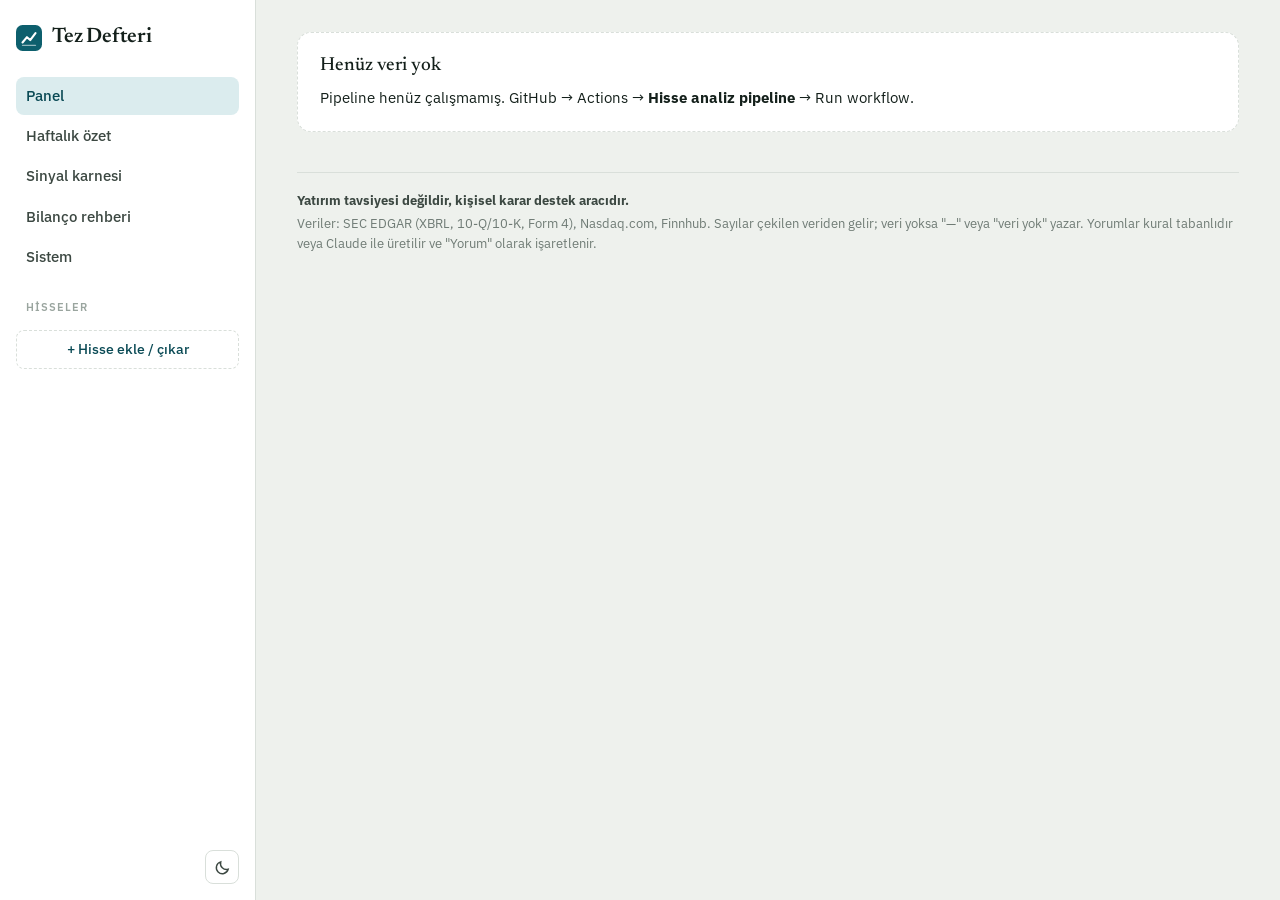
==== commit 304640d5: "Kod değiştirmeden hisse ekle/çıkar: GitHub Actions butonu, otomatik taslak tez, sitede rehber Co-Aut" ====
--- a/site/index.html
+++ b/site/index.html
@@ -11,7 +11,7 @@
 <link rel="preconnect" href="https://fonts.googleapis.com">
 <link rel="preconnect" href="https://fonts.gstatic.com" crossorigin>
 <link href="https://fonts.googleapis.com/css2?family=IBM+Plex+Mono:wght@400;500&family=IBM+Plex+Sans:wght@400;500;600;700&family=Newsreader:opsz,wght@6..72,400;6..72,500;6..72,600&display=swap" rel="stylesheet">
-<link rel="stylesheet" href="css/app.css?v=4">
+<link rel="stylesheet" href="css/app.css?v=6">
 </head>
 <body>
 <div class="shell">
@@ -29,13 +29,13 @@
   </div>
 </div>
 <div id="tip" class="tip" role="tooltip" hidden></div>
-<script src="js/core.js?v=4"></script>
-<script src="js/charts.js?v=4"></script>
-<script src="js/rehber.js?v=4"></script>
-<script src="js/v-panel.js?v=4"></script>
-<script src="js/v-bilanco.js?v=4"></script>
-<script src="js/v-hisse.js?v=4"></script>
-<script src="js/v-diger.js?v=4"></script>
+<script src="js/core.js?v=6"></script>
+<script src="js/charts.js?v=6"></script>
+<script src="js/rehber.js?v=6"></script>
+<script src="js/v-panel.js?v=6"></script>
+<script src="js/v-bilanco.js?v=6"></script>
+<script src="js/v-hisse.js?v=6"></script>
+<script src="js/v-diger.js?v=6"></script>
 <script>H.start();</script>
 </body>
 </html>
--- a/site/css/app.css
+++ b/site/css/app.css
@@ -311,3 +311,7 @@
 .bs-row:hover { text-decoration: none; } .bs-row + .bs-row { border-top: 1px solid var(--line-2); }
 @media (max-width: 560px) { .bs-row { grid-template-columns: 1fr auto; } .bs-row > span:first-child { grid-column: 1 / -1; } }
 .side { min-height: 100vh; }
+.addstock { display: block; margin-top: 8px; padding: 8px 10px; border-radius: 8px; border: 1px dashed var(--line); color: var(--accent-ink); font-size: 13.5px; font-weight: 500; text-align: center; }
+.addstock:hover { background: var(--accent-tint); text-decoration: none; }
+.steps { margin: 0; padding-left: 22px; display: flex; flex-direction: column; gap: 10px; font-size: 15px; }
+.steps li::marker { color: var(--accent); font-weight: 700; }
